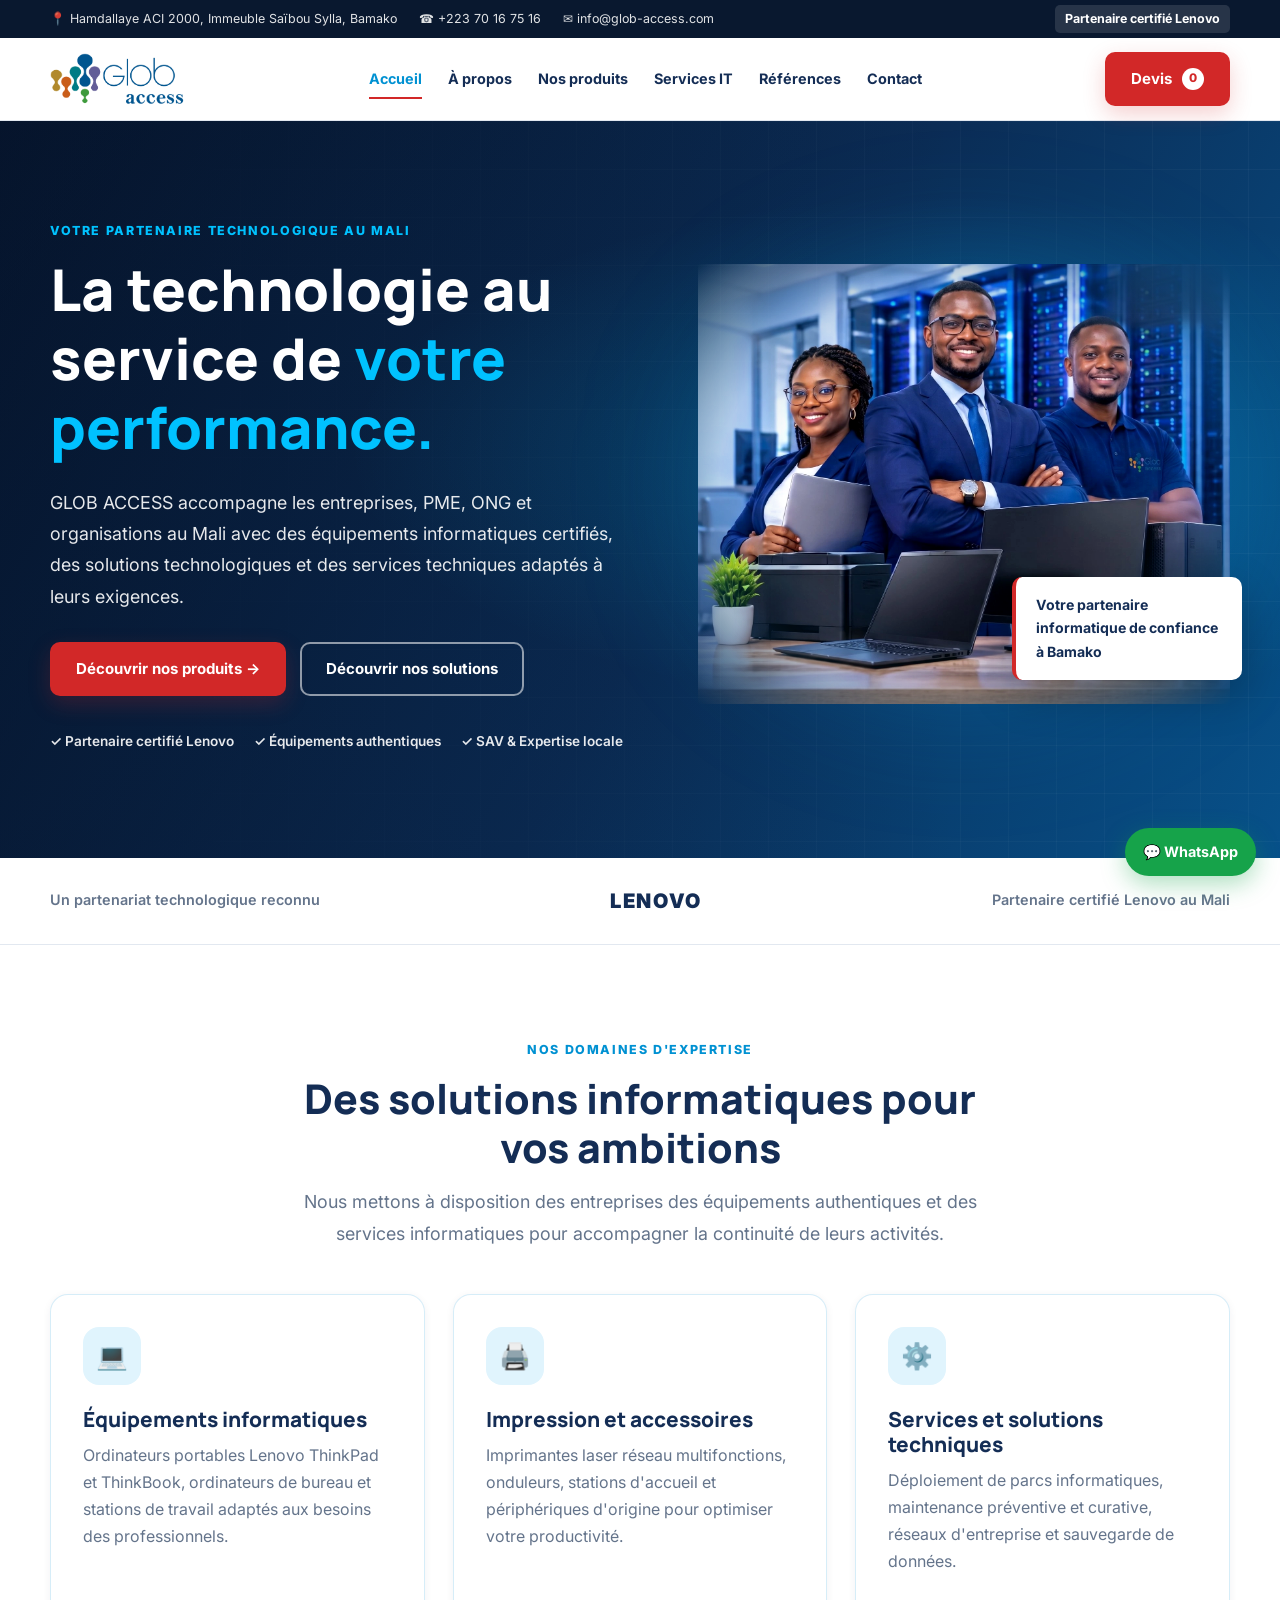
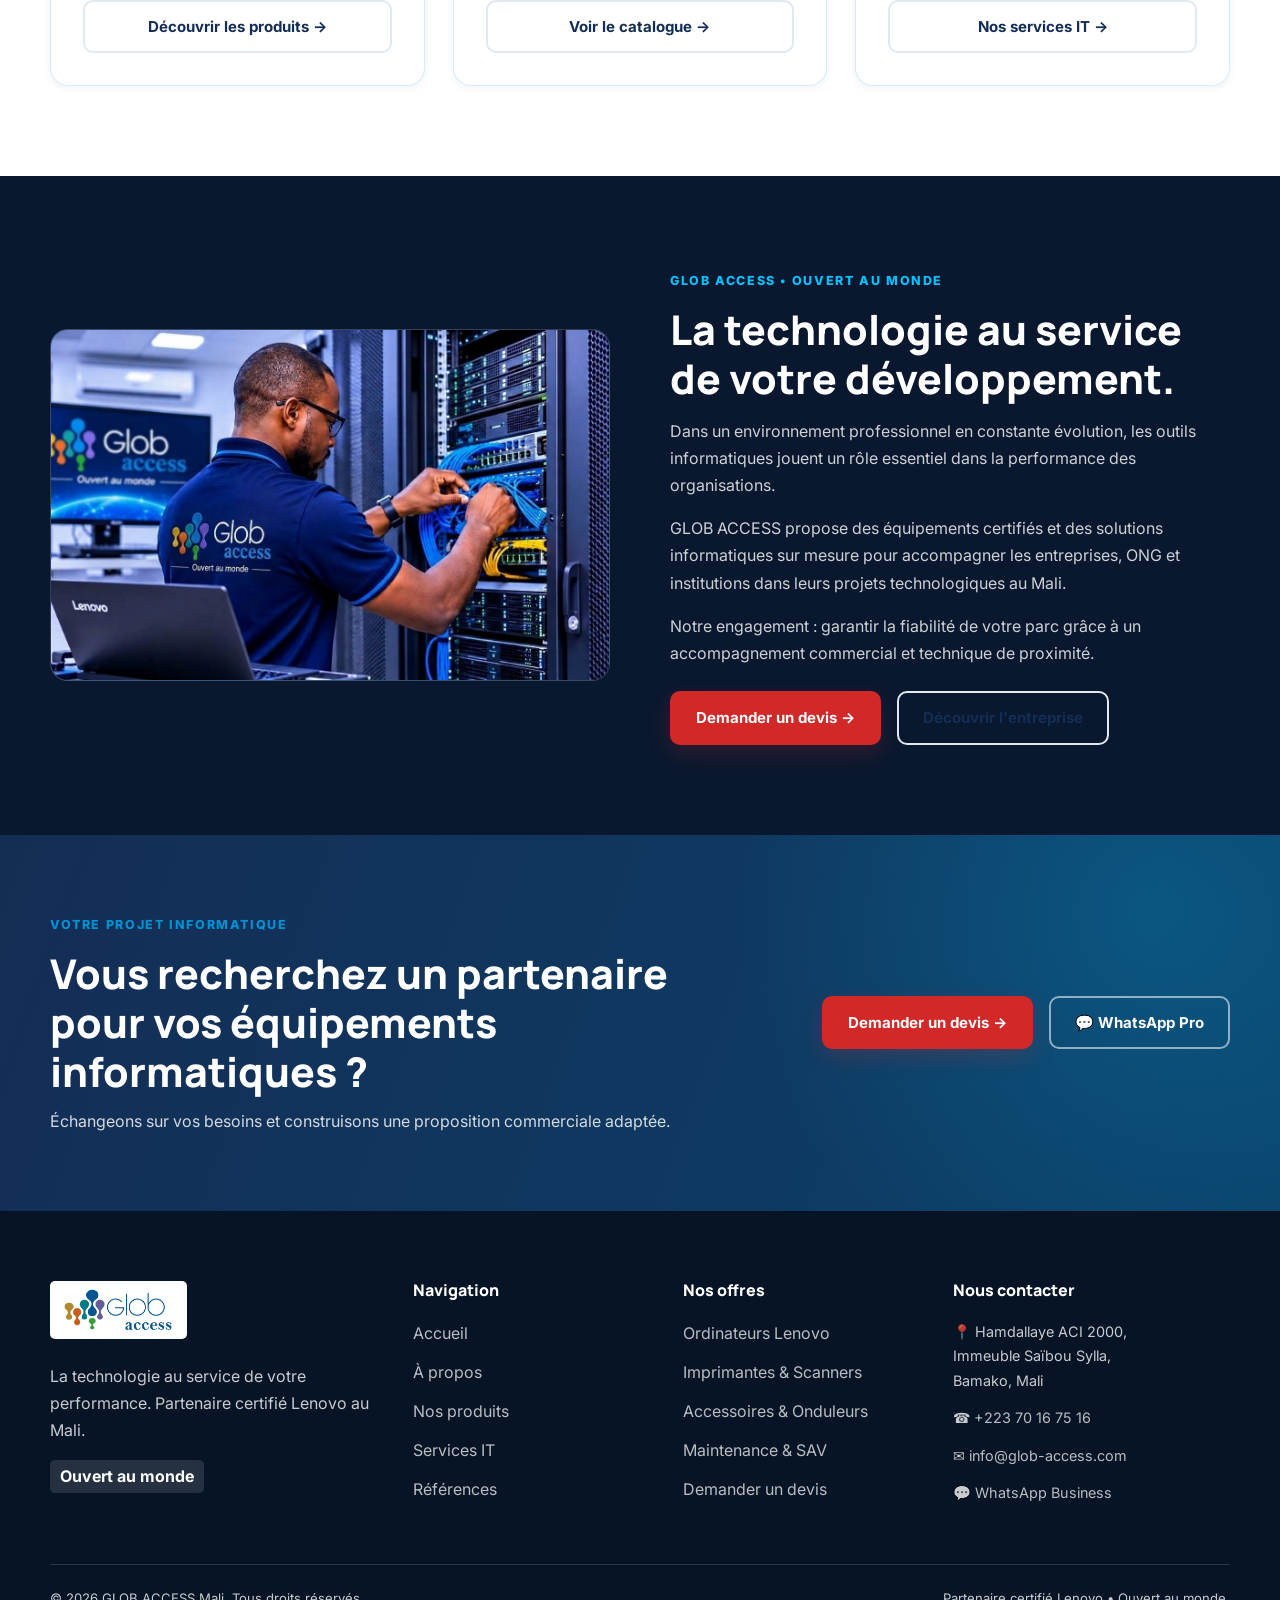
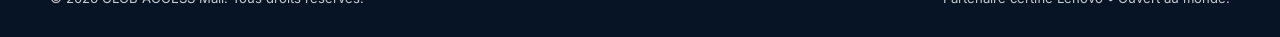
==== index.html @ 5b17459f "Deploiement initial site B2B Glob Access" ====
<!DOCTYPE html>
<html lang="fr">
<head>
  <meta charset="UTF-8">
  <meta name="viewport" content="width=device-width, initial-scale=1.0">

  <title>GLOB ACCESS | Partenaire Lenovo & Solutions Informatiques à Bamako, Mali</title>
  <meta name="description" content="GLOB ACCESS accompagne les entreprises, PME et ONG au Mali avec des équipements informatiques certifiés Lenovo, ordinateurs, imprimantes et maintenance technique à Bamako.">
  <meta name="keywords" content="GLOB ACCESS, informatique Mali, Lenovo Mali, ThinkPad Bamako, ordinateurs professionnels, imprimantes, maintenance informatique, Hamdallaye ACI 2000">
  <meta name="author" content="GLOB ACCESS">
  <meta name="theme-color" content="#142D55">

  <!-- Icône du site -->
  <link rel="icon" href="assets/images/logo/favicon.png" type="image/png">

  <!-- Polices Google -->
  <link rel="preconnect" href="https://fonts.googleapis.com">
  <link rel="preconnect" href="https://fonts.gstatic.com" crossorigin>
  <link href="https://fonts.googleapis.com/css2?family=Inter:wght@400;500;600;700;800&family=Manrope:wght@500;600;700;800&display=swap" rel="stylesheet">

  <!-- Fichiers CSS -->
  <link rel="stylesheet" href="css/reset.css">
  <link rel="stylesheet" href="css/variables.css">
  <link rel="stylesheet" href="css/style.css">
  <link rel="stylesheet" href="css/components.css">

  <!-- Données structurées SEO Local (Google Bamako / Mali) -->
  <script type="application/ld+json">
  {
    "@context": "https://schema.org",
    "@type": "ComputerStore",
    "name": "GLOB ACCESS",
    "description": "Partenaire certifié Lenovo et intégrateur de solutions informatiques B2B à Bamako, Mali.",
    "telephone": "+22370167516",
    "email": "info@glob-access.com",
    "address": {
      "@type": "PostalAddress",
      "streetAddress": "Hamdallaye ACI 2000, Immeuble Saïbou Sylla",
      "addressLocality": "Bamako",
      "addressCountry": "ML"
    }
  }
  </script>
</head>

<body>

  <!-- =====================================================
       BARRE SUPÉRIEURE
  ====================================================== -->
  <div class="top-bar">
    <div class="container top-bar-inner">
      <div class="top-bar-contacts">
        <span>📍 Hamdallaye ACI 2000, Immeuble Saïbou Sylla, Bamako</span>
        <a href="tel:+22370167516">☎ +223 70 16 75 16</a>
        <a href="mailto:info@glob-access.com">✉ info@glob-access.com</a>
      </div>
      <div class="partner-tag">
        Partenaire certifié Lenovo
      </div>
    </div>
  </div>

  <!-- =====================================================
       EN-TÊTE ET NAVIGATION
  ====================================================== -->
  <header class="site-header">
    <div class="container header-inner">

      <!-- Logo Officiel avec repli automatique sur le texte -->
      <a href="index.html" class="logo-link" aria-label="Accueil GLOB ACCESS">
        <img
          src="assets/images/logo/logo-glob-access.png"
          alt="Logo GLOB ACCESS - Ouvert au monde"
          style="height: 52px; width: auto;"
          onerror="this.style.display='none'; document.getElementById('header-logo-fallback').style.display='flex';"
        >
        <div class="logo-text" id="header-logo-fallback" style="display: none;">
          <span class="logo-name">GLOB <span style="color: var(--color-accent);">ACCESS</span></span>
          <span class="logo-tagline">OUVERT AU MONDE</span>
        </div>
      </a>

      <!-- Navigation reliée aux 7 pages du site -->
      <nav class="main-nav" id="main-navigation" aria-label="Navigation principale">
        <ul>
          <li><a href="index.html" class="active">Accueil</a></li>
          <li><a href="a-propos.html">À propos</a></li>
          <li><a href="produits.html">Nos produits</a></li>
          <li><a href="services.html">Services IT</a></li>
          <li><a href="references.html">Références</a></li>
          <li><a href="contact.html">Contact</a></li>
        </ul>
      </nav>

      <div class="header-actions">
        <a href="devis.html" class="btn btn-primary">
          Devis <span class="quote-badge-count" id="header-quote-count">0</span>
        </a>

        <button
          class="mobile-menu-toggle"
          id="mobile-menu-btn"
          type="button"
          aria-label="Ouvrir le menu"
          aria-expanded="false"
          aria-controls="main-navigation"
        >
          <span></span>
          <span></span>
          <span></span>
        </button>
      </div>

    </div>
  </header>

  <!-- =====================================================
       CONTENU PRINCIPAL
  ====================================================== -->
  <main>

    <!-- SECTION HERO -->
    <section class="hero">
      <div class="container hero-content">

        <div class="hero-text">
          <span class="eyebrow">
            Votre partenaire technologique au Mali
          </span>

          <h1>
            La technologie au service de
            <span>votre performance.</span>
          </h1>

          <p class="lead">
            GLOB ACCESS accompagne les entreprises, PME, ONG et organisations au Mali
            avec des équipements informatiques certifiés, des solutions technologiques
            et des services techniques adaptés à leurs exigences.
          </p>

          <div class="hero-actions">
            <a href="produits.html" class="btn btn-primary">
              Découvrir nos produits →
            </a>
            <a href="services.html" class="btn btn-outline-light">
              Découvrir nos solutions
            </a>
          </div>

          <div class="hero-trust">
            <span>✓ Partenaire certifié Lenovo</span>
            <span>✓ Équipements authentiques</span>
            <span>✓ SAV & Expertise locale</span>
          </div>
        </div>

        <div class="hero-visual">
          <div class="hero-image-frame">
            <img
              src="assets/images/hero-technology.webp"
              alt="Solutions et équipements informatiques GLOB ACCESS"
              onerror="this.style.display='none'; this.nextElementSibling.style.display='flex';"
            >
            <div class="hero-image-placeholder" style="display: none;">
              <div>
                <h3 style="color: white;">GLOB ACCESS</h3>
                <p>La technologie au service de votre performance.</p>
              </div>
            </div>
          </div>

          <div class="floating-card">
            Votre partenaire informatique de confiance à Bamako
          </div>
        </div>

      </div>
    </section>

    <!-- PARTENARIAT LENOVO -->
    <section class="partner-section">
      <div class="container partner-inner">
        <div>
          <p>Un partenariat technologique reconnu</p>
        </div>
        <div class="partner-logo">
          LENOVO
        </div>
        <div>
          <p>Partenaire certifié Lenovo au Mali</p>
        </div>
      </div>
    </section>

    <!-- NOS EXPERTISES -->
    <section class="section" id="expertises">
      <div class="container">

        <div class="section-header centered">
          <span class="eyebrow">Nos domaines d'expertise</span>
          <h2>Des solutions informatiques pour vos ambitions</h2>
          <p class="lead">
            Nous mettons à disposition des entreprises des équipements authentiques
            et des services informatiques pour accompagner la continuité de leurs activités.
          </p>
        </div>

        <div class="grid-3">

          <article class="expertise-card">
            <div class="expertise-icon">💻</div>
            <h3>Équipements informatiques</h3>
            <p>
              Ordinateurs portables Lenovo ThinkPad et ThinkBook, ordinateurs de bureau
              et stations de travail adaptés aux besoins des professionnels.
            </p>
            <a href="produits.html" class="btn btn-outline">
              Découvrir les produits →
            </a>
          </article>

          <article class="expertise-card">
            <div class="expertise-icon">🖨️</div>
            <h3>Impression et accessoires</h3>
            <p>
              Imprimantes laser réseau multifonctions, onduleurs, stations d'accueil
              et périphériques d'origine pour optimiser votre productivité.
            </p>
            <a href="produits.html" class="btn btn-outline">
              Voir le catalogue →
            </a>
          </article>

          <article class="expertise-card">
            <div class="expertise-icon">⚙️</div>
            <h3>Services et solutions techniques</h3>
            <p>
              Déploiement de parcs informatiques, maintenance préventive et curative,
              réseaux d'entreprise et sauvegarde de données.
            </p>
            <a href="services.html" class="btn btn-outline">
              Nos services IT →
            </a>
          </article>

        </div>

      </div>
    </section>

    <!-- SECTION TECHNOLOGIE -->
    <section class="section technology-section" id="entreprise">
      <div class="container technology-grid">

        <div class="technology-visual">
          <img
            src="assets/images/it-infrastructure.webp"
            alt="Infrastructure et environnement informatique professionnel GLOB ACCESS"
            loading="lazy"
            onerror="this.style.display='none'; this.nextElementSibling.style.display='flex';"
          >
          <div class="hero-image-placeholder" style="display: none; min-height: 280px; border-radius: var(--radius-md); background: var(--color-primary); color: white; align-items: center; justify-content: center; padding: 2rem; text-align: center;">
            <div>
              <h3 style="color: white;">Département Technique</h3>
              <p>Déploiement, réseaux et maintenance sur site à Bamako.</p>
            </div>
          </div>
        </div>

        <div class="technology-text">
          <span class="eyebrow">GLOB ACCESS • OUVERT AU MONDE</span>
          <h2>
            La technologie au service de votre développement.
          </h2>
          <p>
            Dans un environnement professionnel en constante évolution,
            les outils informatiques jouent un rôle essentiel dans
            la performance des organisations.
          </p>
          <p>
            GLOB ACCESS propose des équipements certifiés et des solutions
            informatiques sur mesure pour accompagner les entreprises, ONG et institutions
            dans leurs projets technologiques au Mali.
          </p>
          <p>
            Notre engagement : garantir la fiabilité de votre parc grâce
            à un accompagnement commercial et technique de proximité.
          </p>
          <div style="display: flex; gap: 1rem; flex-wrap: wrap; margin-top: 1.5rem;">
            <a href="devis.html" class="btn btn-primary">
              Demander un devis →
            </a>
            <a href="a-propos.html" class="btn btn-outline">
              Découvrir l'entreprise
            </a>
          </div>
        </div>

      </div>
    </section>

    <!-- SECTION APPEL À L'ACTION -->
    <section class="cta-section">
      <div class="container cta-content">
        <div>
          <span class="eyebrow">Votre projet informatique</span>
          <h2>
            Vous recherchez un partenaire pour vos équipements informatiques ?
          </h2>
          <p>
            Échangeons sur vos besoins et construisons une proposition commerciale adaptée.
          </p>
        </div>

        <div style="display: flex; gap: 1rem; flex-wrap: wrap;">
          <a href="devis.html" class="btn btn-primary">
            Demander un devis →
          </a>
          <a
            href="https://wa.me/22370167516?text=Bonjour%20GLOB%20ACCESS%2C%20je%20souhaite%20obtenir%20des%20informations%20sur%20vos%20solutions%20informatiques."
            class="btn btn-outline-light"
            target="_blank"
            rel="noopener noreferrer"
          >
            💬 WhatsApp Pro
          </a>
        </div>
      </div>
    </section>

  </main>

  <!-- =====================================================
       PIED DE PAGE
  ====================================================== -->
  <footer class="site-footer" id="contact">
    <div class="container">

      <div class="footer-grid">

        <!-- Présentation + Logo officiel sur fond blanc propre -->
        <div>
          <a href="index.html" style="display: inline-block; background-color: #FFFFFF; padding: 8px 14px; border-radius: var(--radius-sm); margin-bottom: 1rem;" aria-label="Accueil GLOB ACCESS">
            <img
              src="assets/images/logo/logo-glob-access.png"
              alt="Logo GLOB ACCESS - Ouvert au monde"
              style="height: 42px; width: auto;"
              onerror="this.style.display='none'; this.parentElement.style.backgroundColor='transparent'; this.parentElement.style.padding='0'; this.nextElementSibling.style.display='inline-block';"
            >
            <span class="footer-logo" style="display: none; color: #FFFFFF; font-weight: 800;">GLOB ACCESS</span>
          </a>

          <p>
            La technologie au service de votre performance.
            Partenaire certifié Lenovo au Mali.
          </p>
          <span class="partner-tag">Ouvert au monde</span>
        </div>

        <!-- Navigation -->
        <div>
          <h3 class="footer-title">Navigation</h3>
          <ul class="footer-links">
            <li><a href="index.html">Accueil</a></li>
            <li><a href="a-propos.html">À propos</a></li>
            <li><a href="produits.html">Nos produits</a></li>
            <li><a href="services.html">Services IT</a></li>
            <li><a href="references.html">Références</a></li>
          </ul>
        </div>

        <!-- Nos offres -->
        <div>
          <h3 class="footer-title">Nos offres</h3>
          <ul class="footer-links">
            <li><a href="produits.html">Ordinateurs Lenovo</a></li>
            <li><a href="produits.html">Imprimantes & Scanners</a></li>
            <li><a href="produits.html">Accessoires & Onduleurs</a></li>
            <li><a href="services.html">Maintenance & SAV</a></li>
            <li><a href="devis.html">Demander un devis</a></li>
          </ul>
        </div>

        <!-- Coordonnées -->
        <div>
          <h3 class="footer-title">Nous contacter</h3>
          <div class="footer-contact-item">
            📍 Hamdallaye ACI 2000,<br>
            Immeuble Saïbou Sylla,<br>
            Bamako, Mali
          </div>
          <div class="footer-contact-item">
            ☎ <a href="tel:+22370167516">+223 70 16 75 16</a>
          </div>
          <div class="footer-contact-item">
            ✉ <a href="mailto:info@glob-access.com">info@glob-access.com</a>
          </div>
          <div class="footer-contact-item">
            💬 <a href="https://wa.me/22370167516" target="_blank" rel="noopener noreferrer">WhatsApp Business</a>
          </div>
        </div>

      </div>

      <!-- Copyright -->
      <div class="footer-bottom">
        <p>© 2026 GLOB ACCESS Mali. Tous droits réservés.</p>
        <p>Partenaire certifié Lenovo • Ouvert au monde.</p>
      </div>

    </div>
  </footer>

  <!-- =====================================================
       BOUTON WHATSAPP FLOTTANT
  ====================================================== -->
  <a
    href="https://wa.me/22370167516?text=Bonjour%20GLOB%20ACCESS%2C%20je%20souhaite%20obtenir%20des%20informations."
    class="whatsapp-float"
    target="_blank"
    rel="noopener noreferrer"
    aria-label="Contacter GLOB ACCESS sur WhatsApp"
  >
    💬 WhatsApp
---- css/variables.css ----
/* ==========================================================
   GLOB ACCESS
   VARIABLES CSS - IDENTITÉ VISUELLE OFFICIELLE
   Fichier : css/variables.css
   ========================================================== */

:root {

  /* 1. COULEURS PRINCIPALES */
  --color-primary: #142D55;
  --color-primary-dark: #09182F;
  --color-primary-light: #234879;

  /* 2. COULEURS TECHNOLOGIQUES */
  --color-secondary: #3B82F6;
  --color-tech: #00B8D9;
  --color-tech-light: #67E8F9;

  /* 3. ROUGE CORPORATE */
  --color-accent: #D22828;
  --color-accent-hover: #B01E1E;

  /* 4. COULEURS DES FONDS */
  --color-bg-main: #FFFFFF;
  --color-bg-alt: #F4F7FB;
  --color-bg-dark: #09182F;
  --color-bg-card: #FFFFFF;

  /* 5. COULEURS DES TEXTES */
  --color-text-main: #1E293B;
  --color-text-muted: #64748B;
  --color-text-inverse: #FFFFFF;

  /* 6. COULEURS DE STATUT B2B (Indispensables pour components.css) */
  --color-status-ok: #15803D;
  --color-status-ok-bg: #DCFCE7;
  --color-status-quote: #1D4ED8;
  --color-status-quote-bg: #DBEAFE;

  /* 7. BORDURES ET OMBRES */
  --color-border: #E2E8F0;
  --shadow-sm: 0 2px 8px rgba(15, 35, 65, 0.06);
  --shadow-md: 0 10px 30px rgba(15, 35, 65, 0.10);
  --shadow-lg: 0 20px 50px rgba(15, 35, 65, 0.16);

  /* 8. TYPOGRAPHIE */
  --font-heading: 'Plus Jakarta Sans', 'Manrope', Arial, sans-serif;
  --font-body: 'Inter', Arial, sans-serif;

  /* 9. TAILLES DES TEXTES */
  --text-xs: 0.75rem;
  --text-sm: 0.875rem;
  --text-base: 1rem;
  --text-lg: 1.125rem;
  --text-xl: 1.25rem;
  --text-2xl: clamp(1.5rem, 2.5vw, 2rem);
  --text-3xl: clamp(2rem, 4vw, 3.5rem);
  --text-hero: clamp(2.5rem, 5vw, 4.5rem);

  /* 10. ESPACEMENTS */
  --container-max: 1240px;
  --container-padding: 24px;
  --section-space: clamp(60px, 8vw, 100px);

  /* 11. ARRONDIS */
  --radius-sm: 5px;
  --radius-md: 10px;
  --radius-lg: 18px;
  --radius-xl: 28px;
  --radius-full: 999px;

  /* 12. TRANSITIONS */
  --transition-fast: 0.2s ease;
  --transition-base: 0.3s ease;
  --transition-slow: 0.5s ease;

  /* 13. LARGEURS RESPONSIVES */
  --breakpoint-mobile: 576px;
  --breakpoint-tablet: 820px;
  --breakpoint-desktop: 1200px;

}
---- css/style.css ----
/* =========================================================
   GLOB ACCESS — STYLE PRINCIPAL UNIFIÉ
   Fichier : css/style.css
   ========================================================= */

/* 0. COMPATIBILITÉ DES VARIABLES (Garantit que toutes les pages fonctionnent)
   --------------------------------------------------------- */
:root {
  --color-navy: var(--color-primary, #142D55);
  --color-navy-dark: var(--color-primary-dark, #07172f);
  --color-red: var(--color-accent, #D22828);
  --color-tech-blue: #0091D2;
  --color-tech-blue-dark: #006FA3;
  --color-tech-blue-light: #E0F4FD;
  --color-tech-cyan: #00C2FF;
  --color-white: var(--color-bg-main, #FFFFFF);
  --color-light: var(--color-bg-alt, #F8FAFC);
  --color-text: var(--color-text-main, #1E293B);
  --color-text-light: var(--color-text-muted, #64748B);
}

/* 1. BASE GÉNÉRALE
   --------------------------------------------------------- */
html {
  scroll-behavior: smooth;
  scroll-padding-top: 100px;
}

body {
  font-family: var(--font-body);
  color: var(--color-text);
  background: var(--color-white);
  line-height: 1.7;
  overflow-x: hidden;
}

img {
  display: block;
  max-width: 100%;
}

a {
  color: inherit;
  text-decoration: none;
}

button {
  font: inherit;
}

.container {
  width: min(1180px, calc(100% - 48px));
  margin-inline: auto;
}

.section {
  padding: 90px 0;
}

.section-alt {
  background: var(--color-light);
}

.section-header {
  max-width: 720px;
  margin-bottom: 45px;
}

.section-header.centered {
  margin-inline: auto;
  text-align: center;
}

.eyebrow {
  display: inline-block;
  margin-bottom: 14px;
  color: var(--color-tech-blue);
  font-size: 0.78rem;
  font-weight: 800;
  letter-spacing: 0.13em;
  text-transform: uppercase;
}

h1,
h2,
h3,
h4 {
  color: var(--color-navy);
  font-family: var(--font-heading);
  font-weight: 800;
  line-height: 1.2;
}

h1 {
  font-size: clamp(2.3rem, 4.5vw, 4.1rem);
}

h2 {
  font-size: clamp(1.85rem, 3.2vw, 2.75rem);
  margin-bottom: 14px;
}

h3 {
  font-size: 1.3rem;
  margin-bottom: 10px;
}

h4 {
  font-size: 1.05rem;
}

p {
  margin-bottom: 16px;
}

.lead {
  color: var(--color-text-light);
  font-size: 1.12rem;
  line-height: 1.75;
}

/* 2. BOUTONS & BADGE COMPTEUR DEVIS
   --------------------------------------------------------- */
.btn {
  display: inline-flex;
  align-items: center;
  justify-content: center;
  gap: 10px;
  min-height: 48px;
  padding: 12px 24px;
  border: 2px solid transparent;
  border-radius: var(--radius-md);
  font-size: 0.94rem;
  font-weight: 700;
  cursor: pointer;
  transition: transform 0.25s ease, background 0.25s ease,
              border-color 0.25s ease, box-shadow 0.25s ease;
}

.btn:hover {
  transform: translateY(-2px);
}

.btn-primary {
  color: var(--color-white);
  background: var(--color-red);
  box-shadow: 0 8px 22px rgba(210, 40, 40, 0.22);
}

.btn-primary:hover {
  background: #b91f1f;
  box-shadow: 0 12px 28px rgba(210, 40, 40, 0.3);
}

.btn-secondary {
  color: var(--color-white);
  background: var(--color-navy);
}

.btn-secondary:hover {
  background: var(--color-tech-blue-dark);
}

.btn-outline {
  color: var(--color-navy);
  border-color: var(--color-border);
  background: transparent;
}

.btn-outline:hover {
  color: var(--color-tech-blue);
  border-color: var(--color-tech-blue);
}

.btn-outline-light {
  color: var(--color-white);
  border-color: rgba(255, 255, 255, 0.55);
  background: transparent;
}

.btn-outline-light:hover {
  color: var(--color-navy);
  background: var(--color-white);
}

.quote-badge-count {
  display: inline-flex;
  align-items: center;
  justify-content: center;
  min-width: 22px;
  height: 22px;
  padding-inline: 6px;
  border-radius: 999px;
  background: var(--color-white);
  color: var(--color-red);
  font-size: 0.75rem;
  font-weight: 800;
  line-height: 1;
}

/* 3. BARRE SUPÉRIEURE
   --------------------------------------------------------- */
.top-bar {
  color: rgba(255, 255, 255, 0.88);
  background: var(--color-navy-dark);
  font-size: 0.78rem;
}

.top-bar-inner {
  display: flex;
  align-items: center;
  justify-content: space-between;
  gap: 20px;
  min-height: 38px;
}

.top-bar-contacts {
  display: flex;
  align-items: center;
  flex-wrap: wrap;
  gap: 22px;
}

.top-bar a:hover {
  color: var(--color-tech-cyan);
}

.partner-tag {
  display: inline-flex;
  align-items: center;
  gap: 7px;
  padding: 3px 10px;
  border-radius: var(--radius-sm);
  background: rgba(255, 255, 255, 0.12);
  color: var(--color-white);
  font-weight: 700;
}

/* 4. EN-TÊTE ET NAVIGATION (Compatible <ul> et liens directs)
   --------------------------------------------------------- */
.site-header {
  position: sticky;
  top: 0;
  z-index: 1000;
  background: rgba(255, 255, 255, 0.97);
  border-bottom: 1px solid var(--color-border);
  backdrop-filter: blur(14px);
}

.header-inner {
  display: flex;
  align-items: center;
  justify-content: space-between;
  min-height: 82px;
  gap: 24px;
}

.logo-link {
  display: inline-flex;
  align-items: center;
  gap: 12px;
  flex-shrink: 0;
}

.logo-text {
  display: flex;
  flex-direction: column;
  line-height: 1.15;
}

.logo-name {
  color: var(--color-navy);
  font-size: 1.45rem;
  font-weight: 900;
  letter-spacing: -0.04em;
}

.logo-tagline {
  margin-top: 4px;
  color: var(--color-text-light);
  font-size: 0.67rem;
  font-weight: 600;
  letter-spacing: 0.08em;
}

.main-nav,
.main-nav ul {
  display: flex;
  align-items: center;
  gap: 26px;
}

.main-nav a {
  position: relative;
  display: inline-block;
  padding: 10px 0;
  color: var(--color-navy);
  font-size: 0.9rem;
  font-weight: 700;
  transition: color 0.2s ease;
}

.main-nav a::after {
  position: absolute;
  right: 0;
  bottom: 2px;
  left: 0;
  height: 2.5px;
  background: var(--color-red);
  content: "";
  transform: scaleX(0);
  transform-origin: left;
  transition: transform 0.25s ease;
}

.main-nav a:hover,
.main-nav a.active {
  color: var(--color-tech-blue);
}

.main-nav a:hover::after,
.main-nav a.active::after {
  transform: scaleX(1);
}

.header-actions {
  display: flex;
  align-items: center;
  gap: 12px;
}

.mobile-menu-toggle {
  display: none;
  width: 44px;
  height: 44px;
  flex-direction: column;
  align-items: center;
  justify-content: center;
  gap: 5px;
  border: 1px solid var(--color-border);
  border-radius: var(--radius-sm);
  color: var(--color-navy);
  background: var(--color-white);
  font-size: 1.4rem;
  cursor: pointer;
}

.mobile-menu-toggle span {
  display: block;
  width: 22px;
  height: 2px;
  background-color: var(--color-navy);
}

/* 5. HERO — ACCUEIL & FOND MATRIX
   --------------------------------------------------------- */
.hero {
  position: relative;
  isolation: isolate;
  overflow: hidden;
  padding: 95px 0 105px;
  color: var(--color-white);
  background: linear-gradient(120deg, #06152d 0%, #0b2c55 55%, #07518a 100%);
}

.matrix-canvas {
  position: absolute;
  z-index: 0;
  inset: 0;
  width: 100%;
  height: 100%;
  opacity: 0.48;
  pointer-events: none;
}

.hero::before {
  position: absolute;
  z-index: 0;
  inset: 0;
  background-image:
    linear-gradient(rgba(255, 255, 255, 0.035) 1px, transparent 1px),
    linear-gradient(90deg, rgba(255, 255, 255, 0.035) 1px, transparent 1px);
  background-size: 48px 48px;
  content: "";
  mask-image: linear-gradient(to right, transparent, black);
}

.hero::after {
  content: "";
  position: absolute;
  z-index: 0;
  inset: 0;
  pointer-events: none;
  background:
    radial-gradient(ellipse at 75% 45%, rgba(0, 194, 255, 0.22), transparent 45%),
    linear-gradient(90deg, rgba(5, 19, 42, 0.35), transparent 75%);
}

.hero-content {
  position: relative;
  z-index: 1;
  display: grid;
  grid-template-columns: 1.05fr 0.95fr;
  align-items: center;
  gap: 60px;
}

.hero-text {
  max-width: 650px;
}

.hero .eyebrow {
  color: var(--color-tech-cyan);
}

.hero h1 {
  margin-bottom: 24px;
  color: var(--color-white);
}

.hero h1 span {
  color: var(--color-tech-cyan);
}

.hero .lead {
  max-width: 580px;
  margin-bottom: 30px;
  color: rgba(255, 255, 255, 0.9);
}

.hero-actions {
  display: flex;
  flex-wrap: wrap;
  gap: 14px;
  margin-bottom: 34px;
}

.hero-trust {
  display: flex;
  flex-wrap: wrap;
  gap: 20px;
  color: rgba(255, 255, 255, 0.9);
  font-size: 0.85rem;
  font-weight: 600;
}

.hero-visual {
  position: relative;
  isolation: isolate;
  min-width: 0;
}

.hero-visual::before {
  content: "";
  position: absolute;
  z-index: -1;
  inset: 5%;
  border-radius: 50%;
  background: rgba(0, 174, 239, 0.28);
  filter: blur(75px);
}

.hero-image-frame {
  position: relative;
  overflow: visible;
  min-height: 420px;
}

.hero-image-frame img {
  width: 100%;
  height: 440px;
  object-fit: cover;
  -webkit-mask-image: radial-gradient(ellipse at center, #000 48%, rgba(0, 0, 0, 0.85) 65%, transparent 100%);
  mask-image: radial-gradient(ellipse at center, #000 48%, rgba(0, 0, 0, 0.85) 65%, transparent 100%);
  filter: saturate(0.95) contrast(1.05);
}

.hero-image-placeholder {
  display: none;
  min-height: 360px;
  align-items: center;
  justify-content: center;
  padding: 35px;
  border-radius: var(--radius-lg);
  color: rgba(255, 255, 255, 0.9);
  text-align: center;
  background:
    radial-gradient(circle at center, rgba(0, 194, 255, 0.2), transparent 55%),
    linear-gradient(145deg, #1c4770, #08182d);
}

.floating-card {
  position: absolute;
  right: -12px;
  bottom: 24px;
  max-width: 230px;
  padding: 16px 20px;
  border-left: 4px solid var(--color-red);
  border-radius: var(--radius-md);
  color: var(--color-navy);
  background: var(--color-white);
  box-shadow: 0 15px 40px rgba(0, 0, 0, 0.25);
  font-size: 0.88rem;
  font-weight: 700;
}

/* 6. PARTENAIRES
   --------------------------------------------------------- */
.partner-section {
  padding: 26px 0;
  border-bottom: 1px solid var(--color-border);
  background: var(--color-white);
}

.partner-inner {
  display: flex;
  align-items: center;
  justify-content: space-between;
  flex-wrap: wrap;
  gap: 24px;
}

.partner-logo {
  color: var(--color-navy);
  font-size: 1.25rem;
  font-weight: 900;
  letter-spacing: 0.08em;
}

.partner-inner p {
  margin: 0;
  color: var(--color-text-light);
  font-size: 0.9rem;
  font-weight: 600;
}

/* 7. GRILLES ET CARTES D'EXPERTISE
   --------------------------------------------------------- */
.grid-2,
.grid-3 {
  display: grid;
  gap: 28px;
}

.grid-2 {
  grid-template-columns: repeat(2, minmax(0, 1fr));
}

.grid-3 {
  grid-template-columns: repeat(3, minmax(0, 1fr));
}

.expertise-card {
  position: relative;
  overflow: hidden;
  display: flex;
  flex-direction: column;
  height: 100%;
  padding: 32px;
  border: 1px solid rgba(0, 145, 210, 0.16);
  border-radius: var(--radius-lg);
  background: var(--color-white);
  box-shadow: var(--shadow-sm);
  transition: transform 0.35s ease, box-shadow 0.35s ease, border-color 0.35s ease;
}

.expertise-card::before {
  content: "";
  position: absolute;
  top: 0;
  left: -100%;
  width: 100%;
  height: 3px;
  background: linear-gradient(90deg, transparent, #00c2ff, #142d55, transparent);
  transition: left 0.55s ease;
}

.expertise-card:hover {
  transform: translateY(-8px);
  border-color: #00aef0;
  box-shadow: 0 20px 45px rgba(0, 145, 210, 0.15);
}

.expertise-card:hover::before {
  left: 100%;
}

.expertise-icon {
  display: flex;
  width: 58px;
  height: 58px;
  align-items: center;
  justify-content: center;
  margin-bottom: 22px;
  border-radius: 16px;
  color: var(--color-tech-blue);
  background: var(--color-tech-blue-light);
  font-size: 1.6rem;
  transition: transform 0.35s ease, box-shadow 0.35s ease;
}

.expertise-card:hover .expertise-icon {
  transform: scale(1.08);
  box-shadow: 0 0 25px rgba(0, 194, 255, 0.25);
}

.expertise-card p {
  margin-bottom: 24px;
  color: var(--color-text-light);
  flex-grow: 1;
}

/* 8. SECTION TECHNOLOGIE
   --------------------------------------------------------- */
.technology-section {
  overflow: hidden;
  color: var(--color-white);
  background: var(--color-navy-dark);
}

.technology-section h2,
.technology-section h3 {
  color: var(--color-white);
}

.technology-grid {
  display: grid;
  grid-template-columns: 1fr 1fr;
  align-items: center;
  gap: 60px;
}

.technology-visual {
  position: relative;
  overflow: hidden;
  min-height: 350px;
  border: 1px solid rgba(255, 255, 255, 0.16);
  border-radius: var(--radius-lg);
  background: linear-gradient(135deg, #173e67, #08172d);
}

.technology-visual img {
  width: 100%;
  height: 100%;
  min-height: 350px;
  object-fit: cover;
}

.technology-text .eyebrow {
  color: var(--color-tech-cyan);
}

.technology-text p {
  color: rgba(255, 255, 255, 0.8);
}

/* 9. APPEL À L'ACTION
   --------------------------------------------------------- */
.cta-section {
  padding: 75px 0;
  color: var(--color-white);
  background:
    radial-gradient(circle at 90% 20%, rgba(0, 194, 255, 0.18), transparent 35%),
    linear-gradient(110deg, #142d55, #0b426a);
}

.cta-content {
  display: flex;
  align-items: center;
  justify-content: space-between;
  gap: 35px;
}

.cta-content h2 {
  max-width: 700px;
  margin-bottom: 12px;
  color: var(--color-white);
}

.cta-content p {
  margin-bottom: 0;
  color: rgba(255, 255, 255, 0.82);
}

/* 10. PIED DE PAGE
   --------------------------------------------------------- */
.site-footer {
  padding: 70px 0 28px;
  color: rgba(255, 255, 255, 0.78);
  background: #071426;
}

.footer-grid {
  display: grid;
  grid-template-columns: 1.4fr 1fr 1fr 1.2fr;
  gap: 40px;
  padding-bottom: 45px;
}

.footer-logo {
  display: inline-block;
  margin-bottom: 18px;
  color: var(--color-white);
  font-size: 1.5rem;
  font-weight: 900;
}

.footer-title {
  margin-bottom: 20px;
  color: var(--color-white);
  font-size: 1rem;
}

.footer-links {
  display: flex;
  flex-direction: column;
  gap: 12px;
}

.footer-links a,
.footer-contact-item a {
  color: rgba(255, 255, 255, 0.72);
  transition: color 0.2s ease;
}

.footer-links a:hover,
.footer-contact-item a:hover {
  color: var(--color-tech-cyan);
}

.footer-contact-item {
  margin-bottom: 13px;
  font-size: 0.9rem;
}

.footer-bottom {
  display: flex;
  align-items: center;
  justify-content: space-between;
  gap: 20px;
  padding-top: 22px;
  border-top: 1px solid rgba(255, 255, 255, 0.14);
  font-size: 0.82rem;
}

.footer-bottom p {
  margin: 0;
}

/* 11. BOUTON WHATSAPP FLOTTANT
   --------------------------------------------------------- */
.whatsapp-float {
  position: fixed;
  z-index: 900;
  right: 24px;
  bottom: 24px;
  display: inline-flex;
  align-items: center;
  justify-content: center;
  gap: 8px;
  padding: 12px 18px;
  border-radius: 999px;
  color: var(--color-white);
  background: #16A34A;
  box-shadow: 0 8px 25px rgba(22, 163, 74, 0.35);
  font-size: 0.9rem;
  font-weight: 700;
  transition: transform 0.2s ease, background 0.2s ease;
}

.whatsapp-float:hover {
  transform: translateY(-3px);
  background: #15803D;
}

/* 12. APPARITION PROGRESSIVE DES SECTIONS (.reveal)
   --------------------------------------------------------- */
.reveal {
  opacity: 0;
  transform: translateY(30px);
  transition: opacity 0.75s ease, transform 0.75s ease;
}

.reveal.visible {
  opacity: 1;
  transform: translateY(0);
}

/* 13. RESPONSIVE — TABLETTES & MOBILES
   --------------------------------------------------------- */
@media (max-width: 1000px) {
  .main-nav,
  .main-nav ul {
    gap: 16px;
  }

  .hero-content {
    gap: 35px;
  }

  .footer-grid {
    grid-template-columns: repeat(2, 1fr);
  }

  .floating-card {
    right: 10px;
  }
}

@media (max-width: 820px) {
  .container {
    width: min(100% - 32px, 640px);
  }

  .section {
    padding: 65px 0;
  }

  .top-bar-inner {
    justify-content: center;
    padding: 8px 0;
  }

  .top-bar-contacts {
    justify-content: center;
    gap: 8px 16px;
  }

  .partner-tag {
    display: none;
  }

  .header-inner {
    min-height: 72px;
  }

  .mobile-menu-toggle {
    display: inline-flex;
  }

  .main-nav {
    position: absolute;
    top: 100%;
    right: 0;
    left: 0;
    display: none;
    flex-direction: column;
    align-items: stretch;
    padding: 12px 24px 20px;
    border-top: 1px solid var(--color-border);
    background: var(--color-white);
    box-shadow: var(--shadow-md);
  }

  .main-nav.open,
  .main-nav.is-open {
    display: flex;
  }

  .main-nav ul {
    flex-direction: column;
    align-items: stretch;
    gap: 0;
  }

  .main-nav a {
    display: block;
    padding: 13px 0;
    border-bottom: 1px solid var(--color-border);
  }

  .main-nav a::after {
    display: none;
  }

  .hero {
    padding: 70px 0 75px;
  }

  .hero-content,
  .technology-grid,
  .grid-2,
  .grid-3 {
    grid-template-columns: 1fr;
    gap: 32px;
  }

  .hero-image-frame {
    min-height: 290px;
  }

  .hero-image-frame img {
    height: 320px;
  }

  .floating-card {
    right: 12px;
    bottom: 12px;
    max-width: 200px;
    padding: 12px 15px;
  }

  .cta-content {
    align-items: flex-start;
    flex-direction: column;
  }

  .footer-grid {
    grid-template-columns: 1fr;
    gap: 28px;
  }

  .footer-bottom {
    align-items: flex-start;
    flex-direction: column;
  }
}

@media (prefers-reduced-motion: reduce) {
  .matrix-canvas {
    display: none;
  }
  .reveal {
    opacity: 1;
    transform: none;
    transition: none;
  }
}
---- css/components.css ----
/* =========================================================
   GLOB ACCESS — COMPOSANTS DU CATALOGUE, DEVIS & FORMULAIRES
   Design professionnel B2B
   Fichier : css/components.css
   ========================================================= */

/* 1. FILTRES DES CATÉGORIES
   --------------------------------------------------------- */
.catalogue-filters,
.filter-bar {
  display: flex;
  flex-wrap: wrap;
  gap: 10px;
  margin-bottom: 32px;
  padding-bottom: 20px;
  border-bottom: 1px solid var(--color-border);
}

.filter-btn {
  position: relative;
  padding: 11px 20px;
  border: 1px solid var(--color-border);
  border-radius: 30px;
  color: var(--color-navy);
  background: var(--color-white);
  font-size: 0.88rem;
  font-weight: 700;
  cursor: pointer;
  transition: all 0.3s ease;
}

.filter-btn:hover,
.filter-btn.active {
  border-color: var(--color-tech-blue);
  color: var(--color-white);
  background: var(--color-tech-blue);
  box-shadow: 0 5px 18px rgba(0, 145, 210, 0.18);
}

/* 2. GRILLE DES PRODUITS
   --------------------------------------------------------- */
.products-grid,
.grid-3:has(.product-card) {
  display: grid;
  grid-template-columns: repeat(3, minmax(0, 1fr));
  gap: 28px;
  align-items: stretch;
}

/* 3. CARTE PRODUIT
   --------------------------------------------------------- */
.product-card {
  position: relative;
  display: flex;
  overflow: hidden;
  flex-direction: column;
  min-width: 0;
  border: 1px solid rgba(20, 45, 85, 0.10);
  border-radius: 16px;
  background: var(--color-white);
  box-shadow: 0 5px 20px rgba(20, 45, 85, 0.06);
  transition:
    transform 0.35s ease,
    box-shadow 0.35s ease,
    border-color 0.35s ease;
}

.product-card::before {
  content: "";
  position: absolute;
  z-index: 2;
  top: 0;
  left: -100%;
  width: 100%;
  height: 3px;
  background: linear-gradient(
    90deg,
    transparent,
    #00c2ff,
    #ffffff,
    transparent
  );
  transition: left 0.6s ease;
}

.product-card:hover {
  transform: translateY(-8px);
  border-color: rgba(0, 174, 239, 0.55);
  box-shadow: 0 18px 40px rgba(20, 45, 85, 0.12);
}

.product-card:hover::before {
  left: 100%;
}

/* 4. IMAGE PRODUIT & BADGE MARQUE
   --------------------------------------------------------- */
.product-image,
.product-image-box {
  position: relative;
  display: flex;
  overflow: hidden;
  height: 230px;
  align-items: center;
  justify-content: center;
  padding: 24px;
  background:
    radial-gradient(
      circle at center,
      rgba(0, 174, 239, 0.09),
      transparent 70%
    ),
    #f4f7fb;
  border-bottom: 1px solid rgba(20, 45, 85, 0.06);
}

.product-image img,
.product-image-box img {
  width: 100%;
  height: 100%;
  max-height: 185px;
  object-fit: contain;
  transition: transform 0.45s ease;
}

.product-card:hover .product-image img,
.product-card:hover .product-image-box img {
  transform: scale(1.07);
}

.brand-badge {
  position: absolute;
  z-index: 2;
  top: 12px;
  left: 12px;
  padding: 4px 10px;
  border-radius: var(--radius-sm);
  background-color: var(--color-navy);
  color: var(--color-white);
  font-size: 0.72rem;
  font-weight: 800;
  letter-spacing: 0.05em;
  text-transform: uppercase;
}

.product-image-placeholder {
  color: var(--color-text-light);
  font-size: 0.9rem;
  text-align: center;
}

/* 5. INFORMATIONS & SPÉCIFICATIONS PRODUIT
   --------------------------------------------------------- */
.product-info,
.product-body {
  display: flex;
  flex: 1;
  flex-direction: column;
  padding: 23px;
}

.product-category,
.product-segment {
  display: inline-block;
  margin-bottom: 8px;
  color: var(--color-tech-blue);
  font-size: 0.73rem;
  font-weight: 800;
  letter-spacing: 0.09em;
  text-transform: uppercase;
}

.product-card h3,
.product-title {
  margin-bottom: 10px;
  color: var(--color-navy);
  font-size: 1.1rem;
  font-weight: 800;
  line-height: 1.4;
}

.product-description,
.product-desc {
  margin-bottom: 16px;
  color: var(--color-text-light);
  font-size: 0.9rem;
  line-height: 1.65;
}

.product-specs {
  display: flex;
  flex-direction: column;
  gap: 6px;
  margin-bottom: 20px;
  padding-left: 12px;
  border-left: 2px solid var(--color-border);
  color: var(--color-text);
  font-size: 0.8rem;
  line-height: 1.5;
}

/* 6. PIED DE CARTE & BOUTONS PRODUIT
   --------------------------------------------------------- */
.product-footer {
  display: flex;
  flex-direction: column;
  gap: 12px;
  margin-top: auto;
  padding-top: 16px;
  border-top: 1px solid var(--color-border);
}

.product-actions {
  display: flex;
  flex-wrap: wrap;
  gap: 10px;
  margin-top: auto;
}

.product-actions .btn,
.product-footer .btn {
  width: 100%;
  min-height: 46px;
  padding: 11px 16px;
  border-radius: 8px;
  font-size: 0.86rem;
  font-weight: 700;
}

/* 7. ÉTIQUETTES DE DISPONIBILITÉ B2B
   --------------------------------------------------------- */
.status-pill {
  display: inline-flex;
  align-items: center;
  gap: 7px;
  width: fit-content;
  padding: 5px 12px;
  border-radius: 30px;
  font-size: 0.74rem;
  font-weight: 750;
}

.status-available,
.status-ok {
  color: var(--color-status-ok, #15803D);
  background: var(--color-status-ok-bg, #DCFCE7);
}

.status-on-request,
.status-quote {
  color: var(--color-status-quote, #1D4ED8);
  background: var(--color-status-quote-bg, #DBEAFE);
}

.status-unavailable {
  color: #a33b3b;
  background: #fceaea;
}

/* 8. COMPTEUR DU DEVIS
   --------------------------------------------------------- */
.quote-count,
.quote-badge-count {
  display: inline-flex;
  min-width: 22px;
  height: 22px;
  align-items: center;
  justify-content: center;
  padding: 0 6px;
  border-radius: 50px;
  color: var(--color-white);
  background: var(--color-red);
  font-size: 0.74rem;
  font-weight: 800;
}

.btn-primary .quote-count,
.btn-primary .quote-badge-count {
  background: var(--color-white);
  color: var(--color-red);
}

/* 9. MISE EN PAGE DEVIS, CONTACT & BOÎTES INSTITUTIONNELLES
   --------------------------------------------------------- */
.quote-layout {
  display: grid;
  grid-template-columns: 1fr 1.2fr;
  gap: 32px;
  align-items: start;
}

.quote-box {
  background-color: var(--color-white);
  border: 1px solid var(--color-border);
  border-radius: var(--radius-md);
  padding: 28px;
  box-shadow: var(--shadow-sm);
}

.quote-list {
  display: flex;
  flex-direction: column;
  gap: 14px;
}

.quote-item {
  display: flex;
  align-items: center;
  justify-content: space-between;
  gap: 15px;
  padding: 16px 0;
  border-bottom: 1px solid var(--color-border);
}

.quote-item:last-child {
  border-bottom: none;
}

.quote-item-name {
  color: var(--color-navy);
  font-weight: 750;
}

.qty-controls {
  display: flex;
  align-items: center;
  gap: 8px;
}

.qty-btn {
  display: inline-flex;
  align-items: center;
  justify-content: center;
  width: 30px;
  height: 30px;
  border: 1px solid var(--color-border);
  border-radius: var(--radius-sm);
  background: var(--color-white);
  color: var(--color-navy);
  font-weight: 800;
  cursor: pointer;
  transition: background 0.2s ease, border-color 0.2s ease;
}

.qty-btn:hover {
  background: var(--color-light);
  border-color: var(--color-navy);
}

.quote-remove {
  border: 0;
  color: var(--color-red);
  background: transparent;
  font-size: 0.85rem;
  font-weight: 700;
  cursor: pointer;
}

.quote-remove:hover {
  text-decoration: underline;
}

.quote-empty {
  padding: 40px 20px;
  border: 1px dashed var(--color-border);
  border-radius: 12px;
  color: var(--color-text-light);
  text-align: center;
}

/* 10. FORMULAIRES B2B SÉCURISÉS & HUBSPOT
   --------------------------------------------------------- */
.form-grid {
  display: grid;
  grid-template-columns: 1fr 1fr;
  gap: 18px;
}

.form-group {
  display: flex;
  flex-direction: column;
  gap: 6px;
  margin-bottom: 18px;
}

.form-group label {
  font-family: var(--font-heading);
  font-size: 0.88rem;
  font-weight: 700;
  color: var(--color-navy);
}

.form-control {
  width: 100%;
  padding: 12px 14px;
  border: 1px solid var(--color-border);
  border-radius: var(--radius-sm);
  font-size: 0.95rem;
  color: var(--color-text);
  background-color: var(--color-white);
  transition: border-color 0.2s ease, box-shadow 0.2s ease;
}

.form-control:focus {
  outline: none;
  border-color: var(--color-tech-blue);
  box-shadow: 0 0 0 3px rgba(0, 145, 210, 0.14);
}

/* Champ anti-spam invisible (Honeypot) */
.hp-field {
  display: none !important;
  visibility: hidden !important;
  opacity: 0;
  height: 0;
  width: 0;
  overflow: hidden;
}

.form-feedback {
  display: none;
  margin-top: 16px;
  padding: 14px 16px;
  border-radius: var(--radius-sm);
  font-size: 0.9rem;
  line-height: 1.5;
}

.form-feedback.success {
  display: block;
  background-color: var(--color-status-ok-bg, #DCFCE7);
  color: var(--color-status-ok, #15803D);
  border: 1px solid var(--color-status-ok, #15803D);
}

.form-feedback.error {
  display: block;
  background-color: #FEE2E2;
  color: #B91C1C;
  border: 1px solid #B91C1C;
}

/* 11. NOTIFICATIONS (TOAST)
   --------------------------------------------------------- */
.toast,
.toast-notification {
  position: fixed;
  z-index: 2000;
  right: 24px;
  bottom: 95px;
  max-width: min(360px, calc(100% - 48px));
  padding: 15px 20px;
  border-left: 4px solid var(--color-red);
  border-radius: 10px;
  color: var(--color-white);
  background: var(--color-navy);
  box-shadow: var(--shadow-lg);
  font-size: 0.9rem;
  font-weight: 650;
  opacity: 0;
  pointer-events: none;
  transform: translateY(15px);
  transition:
    opacity 0.25s ease,
    transform 0.25s ease;
}

.toast.show,
.toast-notification.show {
  opacity: 1;
  transform: translateY(0);
}

.toast.success {
  background: #187746;
}

.toast.error {
  background: #b91f1f;
}

/* 12. ÉTAT VIDE ET CHARGEMENT
   --------------------------------------------------------- */
.catalogue-empty,
.catalogue-loading {
  grid-column: 1 / -1;
  padding: 45px 20px;
  color: var(--color-text-light);
  text-align: center;
}

/* 13. RESPONSIVE TABLETTE & MOBILE
   --------------------------------------------------------- */
@media (max-width: 900px) {
  .products-grid,
  .grid-3:has(.product-card) {
    grid-template-columns: repeat(2, minmax(0, 1fr));
    gap: 20px;
  }

  .quote-layout,
  .form-grid {
    grid-template-columns: 1fr;
  }
}

@media (max-width: 560px) {
  .products-grid,
  .grid-3:has(.product-card) {
    grid-template-columns: 1fr;
  }

  .product-image,
  .product-image-box {
    height: 210px;
  }

  .catalogue-filters,
  .filter-bar {
    gap: 8px;
  }

  .filter-btn {
    padding: 9px 14px;
    font-size: 0.82rem;
  }

  .product-info,
  .product-body {
    padding: 19px;
  }

  .quote-item {
    align-items: flex-start;
    flex-direction: column;
  }

  .toast,
  .toast-notification {
    right: 16px;
    bottom: 85px;
  }
}

/* 14. ACCESSIBILITÉ
   --------------------------------------------------------- */
@media (prefers-reduced-motion: reduce) {
  .product-card,
  .product-card::before,
  .product-image img,
  .product-image-box img,
  .filter-btn,
  .product-actions .btn,
  .toast,
  .toast-notification {
    transition: none;
  }

  .product-card:hover,
  .product-actions .btn:hover {
    transform: none;
  }
}
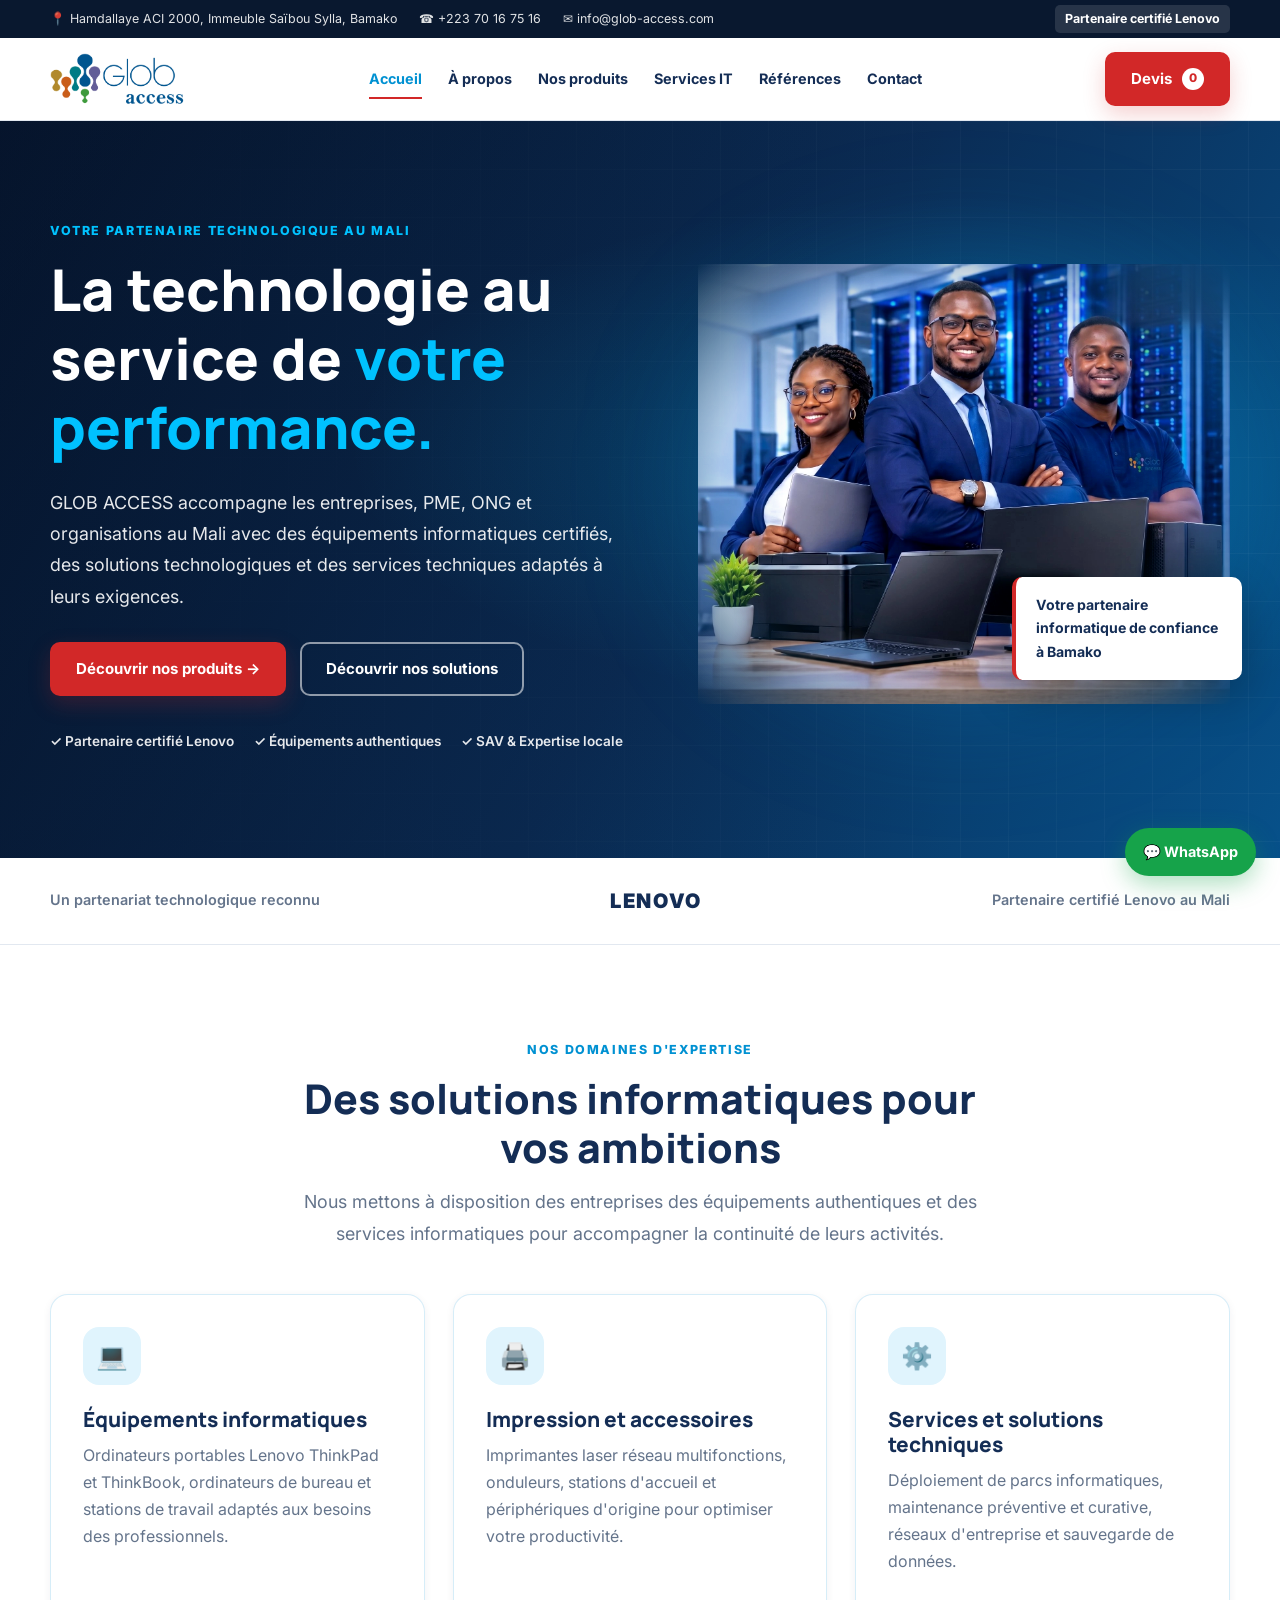
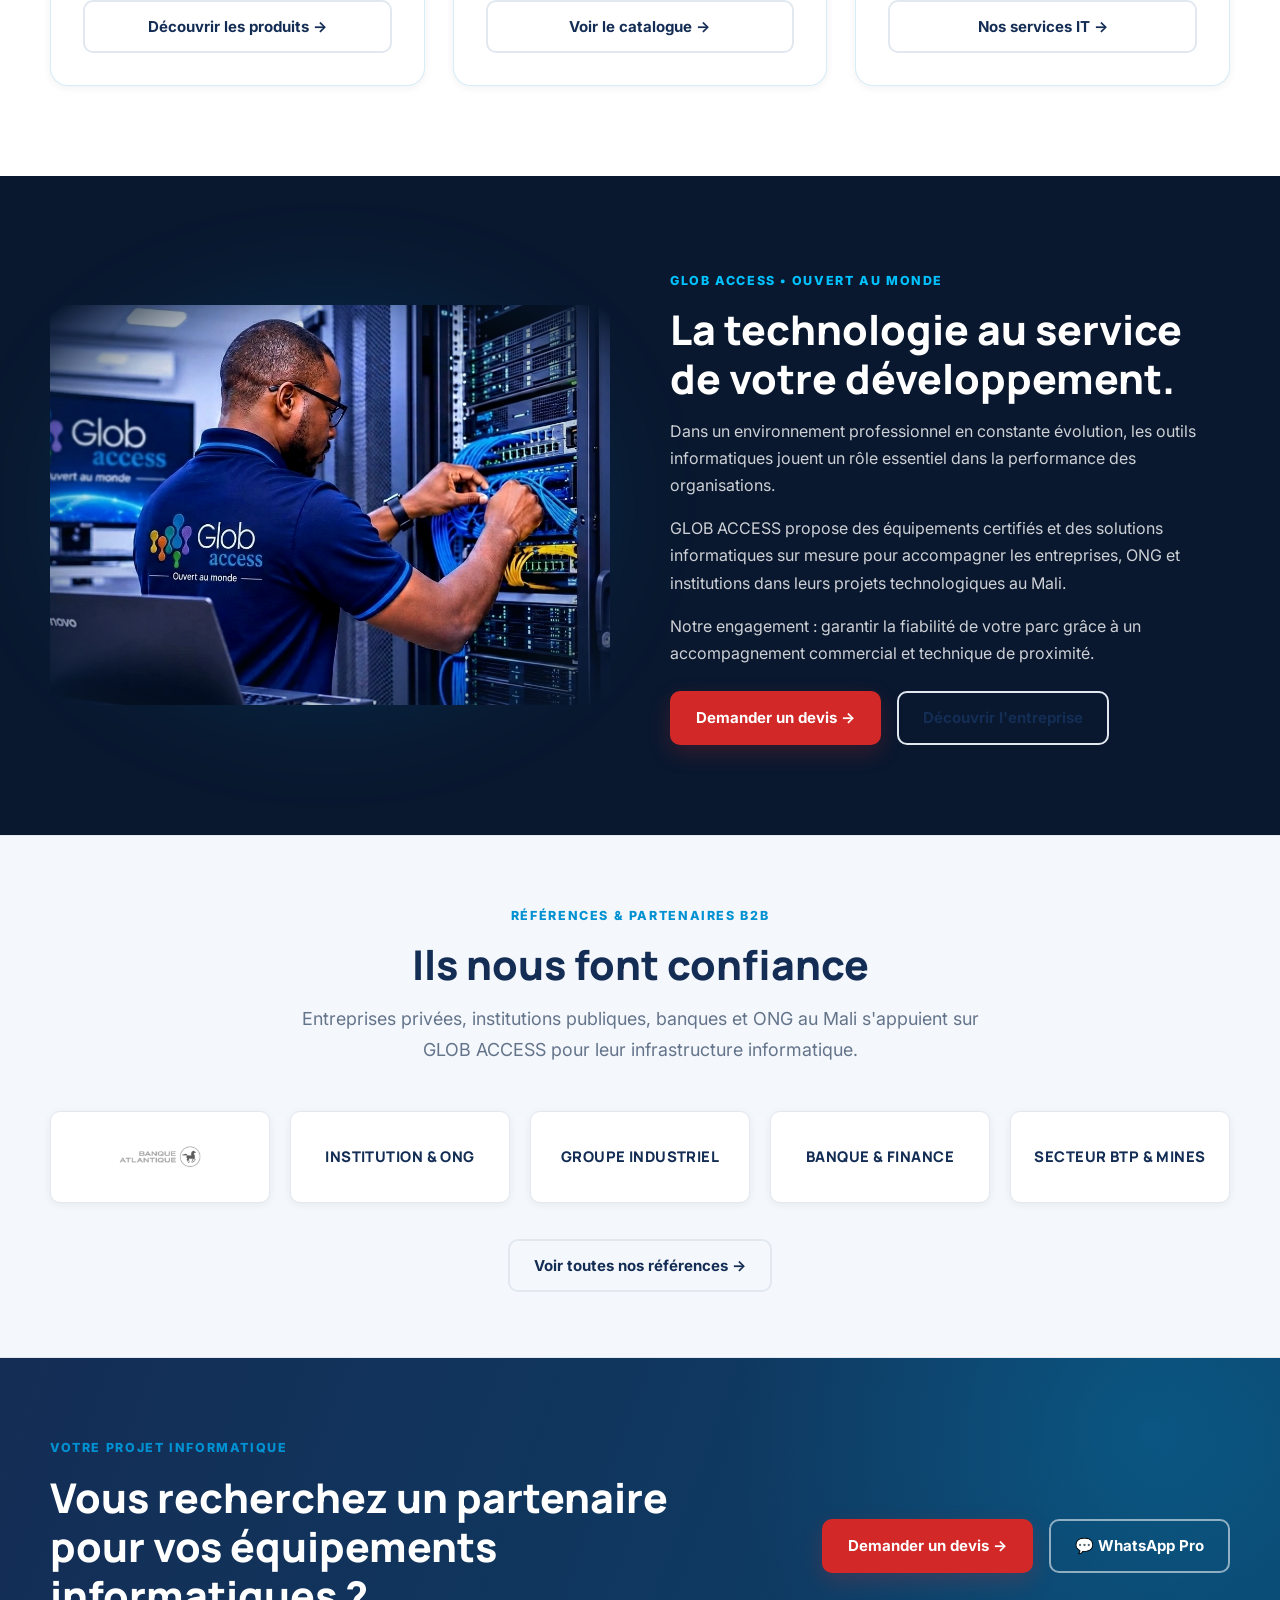
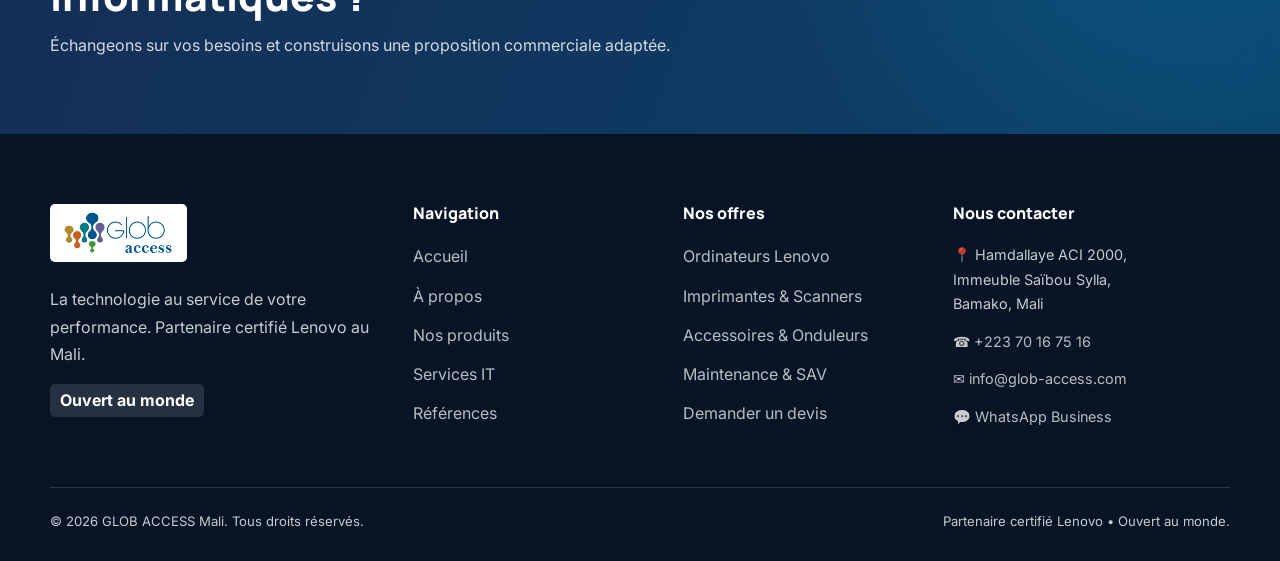
==== commit 0fae5c73: "Ajout section Ils nous font confiance sur index.html" ====
--- a/index.html
+++ b/index.html
@@ -300,7 +300,63 @@
 
       </div>
     </section>
-
+<!-- SECTION ILS NOUS FONT CONFIANCE -->
+    <section class="clients-trust-section" id="confiance">
+      <div class="container">
+
+        <div class="section-header centered">
+          <span class="eyebrow">Références & Partenaires B2B</span>
+          <h2>Ils nous font confiance</h2>
+          <p class="lead">
+            Entreprises privées, institutions publiques, banques et ONG au Mali s'appuient sur GLOB ACCESS pour leur infrastructure informatique.
+          </p>
+        </div>
+
+        <div class="clients-logos-grid">
+          <!-- Client 1 -->
+          <div class="client-logo-card">
+            <img src="assets/images/clients/client-1.png" alt="Banque Atlantic" loading="lazy"
+                 onerror="this.style.display='none'; this.nextElementSibling.style.display='block';">
+            <span class="client-logo-fallback" style="display: none;">ENTREPRISE PARTENAIRE</span>
+          </div>
+
+          <!-- Client 2 -->
+          <div class="client-logo-card">
+            <img src="assets/images/clients/client-2.png" alt="Logo Client 2" loading="lazy"
+                 onerror="this.style.display='none'; this.nextElementSibling.style.display='block';">
+            <span class="client-logo-fallback" style="display: none;">INSTITUTION & ONG</span>
+          </div>
+
+          <!-- Client 3 -->
+          <div class="client-logo-card">
+            <img src="assets/images/clients/client-3.png" alt="Logo Client 3" loading="lazy"
+                 onerror="this.style.display='none'; this.nextElementSibling.style.display='block';">
+            <span class="client-logo-fallback" style="display: none;">GROUPE INDUSTRIEL</span>
+          </div>
+
+          <!-- Client 4 -->
+          <div class="client-logo-card">
+            <img src="assets/images/clients/client-4.png" alt="Logo Client 4" loading="lazy"
+                 onerror="this.style.display='none'; this.nextElementSibling.style.display='block';">
+            <span class="client-logo-fallback" style="display: none;">BANQUE & FINANCE</span>
+          </div>
+
+          <!-- Client 5 -->
+          <div class="client-logo-card">
+            <img src="assets/images/clients/client-5.png" alt="Logo Client 5" loading="lazy"
+                 onerror="this.style.display='none'; this.nextElementSibling.style.display='block';">
+            <span class="client-logo-fallback" style="display: none;">SECTEUR BTP & MINES</span>
+          </div>
+        </div>
+
+        <div style="text-align: center; margin-top: 2.25rem;">
+          <a href="references.html" class="btn btn-outline">
+            Voir toutes nos références →
+          </a>
+        </div>
+
+      </div>
+    </section>
     <!-- SECTION APPEL À L'ACTION -->
     <section class="cta-section">
       <div class="container cta-content">
--- a/css/style.css
+++ b/css/style.css
@@ -3,7 +3,7 @@
    Fichier : css/style.css
    ========================================================= */
 
-/* 0. COMPATIBILITÉ DES VARIABLES (Garantit que toutes les pages fonctionnent)
+/* 0. COMPATIBILITÉ DES VARIABLES
    --------------------------------------------------------- */
 :root {
   --color-navy: var(--color-primary, #142D55);
@@ -236,7 +236,7 @@
   font-weight: 700;
 }
 
-/* 4. EN-TÊTE ET NAVIGATION (Compatible <ul> et liens directs)
+/* 4. EN-TÊTE ET NAVIGATION
    --------------------------------------------------------- */
 .site-header {
   position: sticky;
@@ -610,9 +610,10 @@
   flex-grow: 1;
 }
 
-/* 8. SECTION TECHNOLOGIE
+/* 8. SECTION TECHNOLOGIE — FUSION PROFESSIONNELLE SANS CADRE
    --------------------------------------------------------- */
 .technology-section {
+  position: relative;
   overflow: hidden;
   color: var(--color-white);
   background: var(--color-navy-dark);
@@ -632,18 +633,31 @@
 
 .technology-visual {
   position: relative;
-  overflow: hidden;
-  min-height: 350px;
-  border: 1px solid rgba(255, 255, 255, 0.16);
-  border-radius: var(--radius-lg);
-  background: linear-gradient(135deg, #173e67, #08172d);
+  isolation: isolate;
+  overflow: visible;
+  min-height: 380px;
+  border: none;
+  background: transparent;
+}
+
+.technology-visual::before {
+  content: "";
+  position: absolute;
+  z-index: -1;
+  inset: 8%;
+  border-radius: 50%;
+  background: rgba(0, 145, 210, 0.25);
+  filter: blur(65px);
 }
 
 .technology-visual img {
   width: 100%;
-  height: 100%;
-  min-height: 350px;
+  height: 400px;
   object-fit: cover;
+  border-radius: 0;
+  -webkit-mask-image: radial-gradient(ellipse at center, #000 50%, rgba(0, 0, 0, 0.82) 68%, transparent 98%);
+  mask-image: radial-gradient(ellipse at center, #000 50%, rgba(0, 0, 0, 0.82) 68%, transparent 98%);
+  filter: saturate(0.95) contrast(1.05);
 }
 
 .technology-text .eyebrow {
@@ -893,6 +907,14 @@
     height: 320px;
   }
 
+  .technology-visual {
+    min-height: 300px;
+  }
+
+  .technology-visual img {
+    height: 310px;
+  }
+
   .floating-card {
     right: 12px;
     bottom: 12px;
@@ -925,4 +947,74 @@
     transform: none;
     transition: none;
   }
+}/* =========================================================
+   14. SECTION "ILS NOUS FONT CONFIANCE" (LOGOS CLIENTS)
+   ========================================================= */
+.clients-trust-section {
+  padding: 65px 0;
+  background: var(--color-light);
+  border-top: 1px solid var(--color-border);
+  border-bottom: 1px solid var(--color-border);
+}
+
+.clients-logos-grid {
+  display: grid;
+  grid-template-columns: repeat(5, minmax(0, 1fr));
+  gap: 20px;
+  align-items: center;
+}
+
+.client-logo-card {
+  display: flex;
+  align-items: center;
+  justify-content: center;
+  height: 92px;
+  padding: 16px 22px;
+  background: var(--color-white);
+  border: 1px solid var(--color-border);
+  border-radius: var(--radius-md);
+  box-shadow: var(--shadow-sm);
+  transition: transform 0.25s ease, border-color 0.25s ease, box-shadow 0.25s ease;
+}
+
+.client-logo-card:hover {
+  transform: translateY(-4px);
+  border-color: var(--color-tech-blue);
+  box-shadow: 0 12px 28px rgba(20, 45, 85, 0.08);
+}
+
+.client-logo-card img {
+  max-height: 48px;
+  max-width: 145px;
+  width: auto;
+  object-fit: contain;
+  filter: grayscale(100%) opacity(0.75);
+  transition: filter 0.3s ease, transform 0.3s ease;
+}
+
+.client-logo-card:hover img {
+  filter: grayscale(0%) opacity(1);
+  transform: scale(1.04);
+}
+
+.client-logo-fallback {
+  font-family: var(--font-heading);
+  font-weight: 800;
+  font-size: 0.92rem;
+  color: var(--color-navy);
+  text-align: center;
+  letter-spacing: 0.03em;
+}
+
+@media (max-width: 960px) {
+  .clients-logos-grid {
+    grid-template-columns: repeat(3, minmax(0, 1fr));
+  }
+}
+
+@media (max-width: 600px) {
+  .clients-logos-grid {
+    grid-template-columns: repeat(2, minmax(0, 1fr));
+    gap: 14px;
+  }
 }
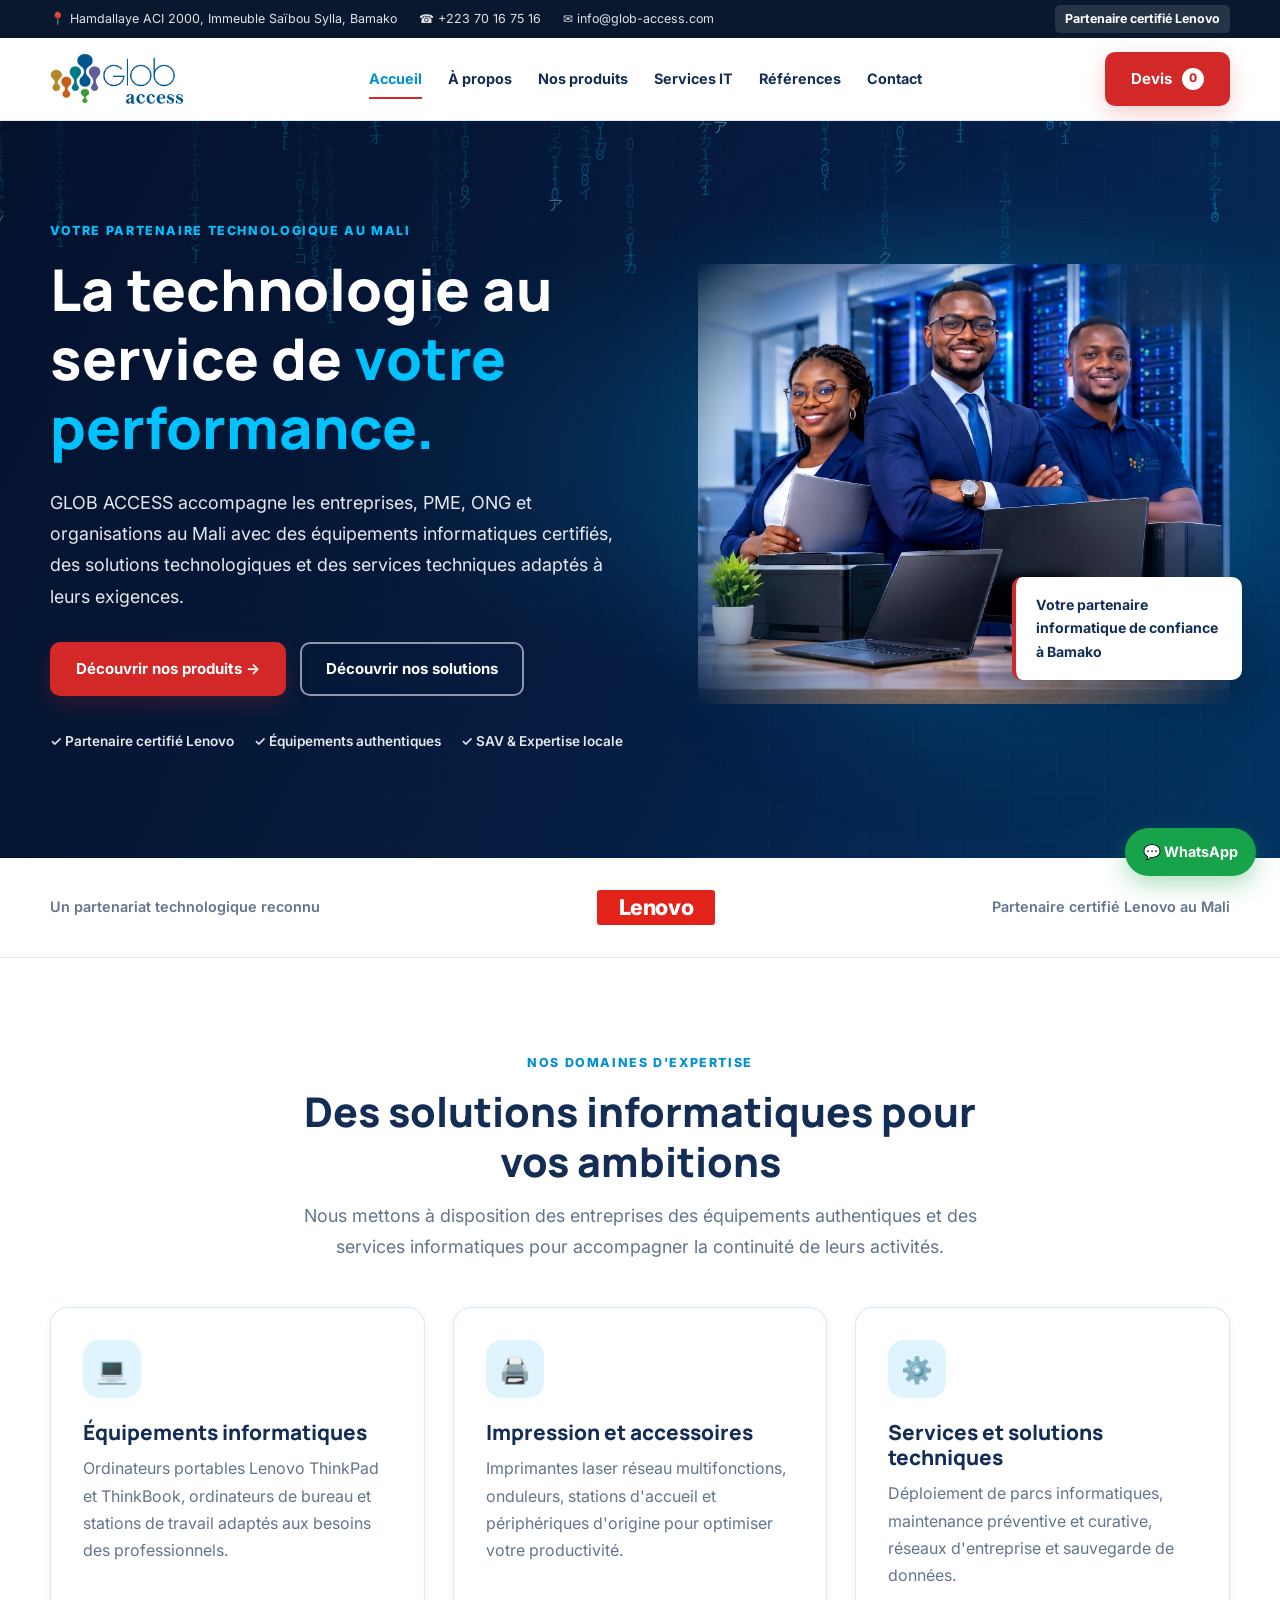
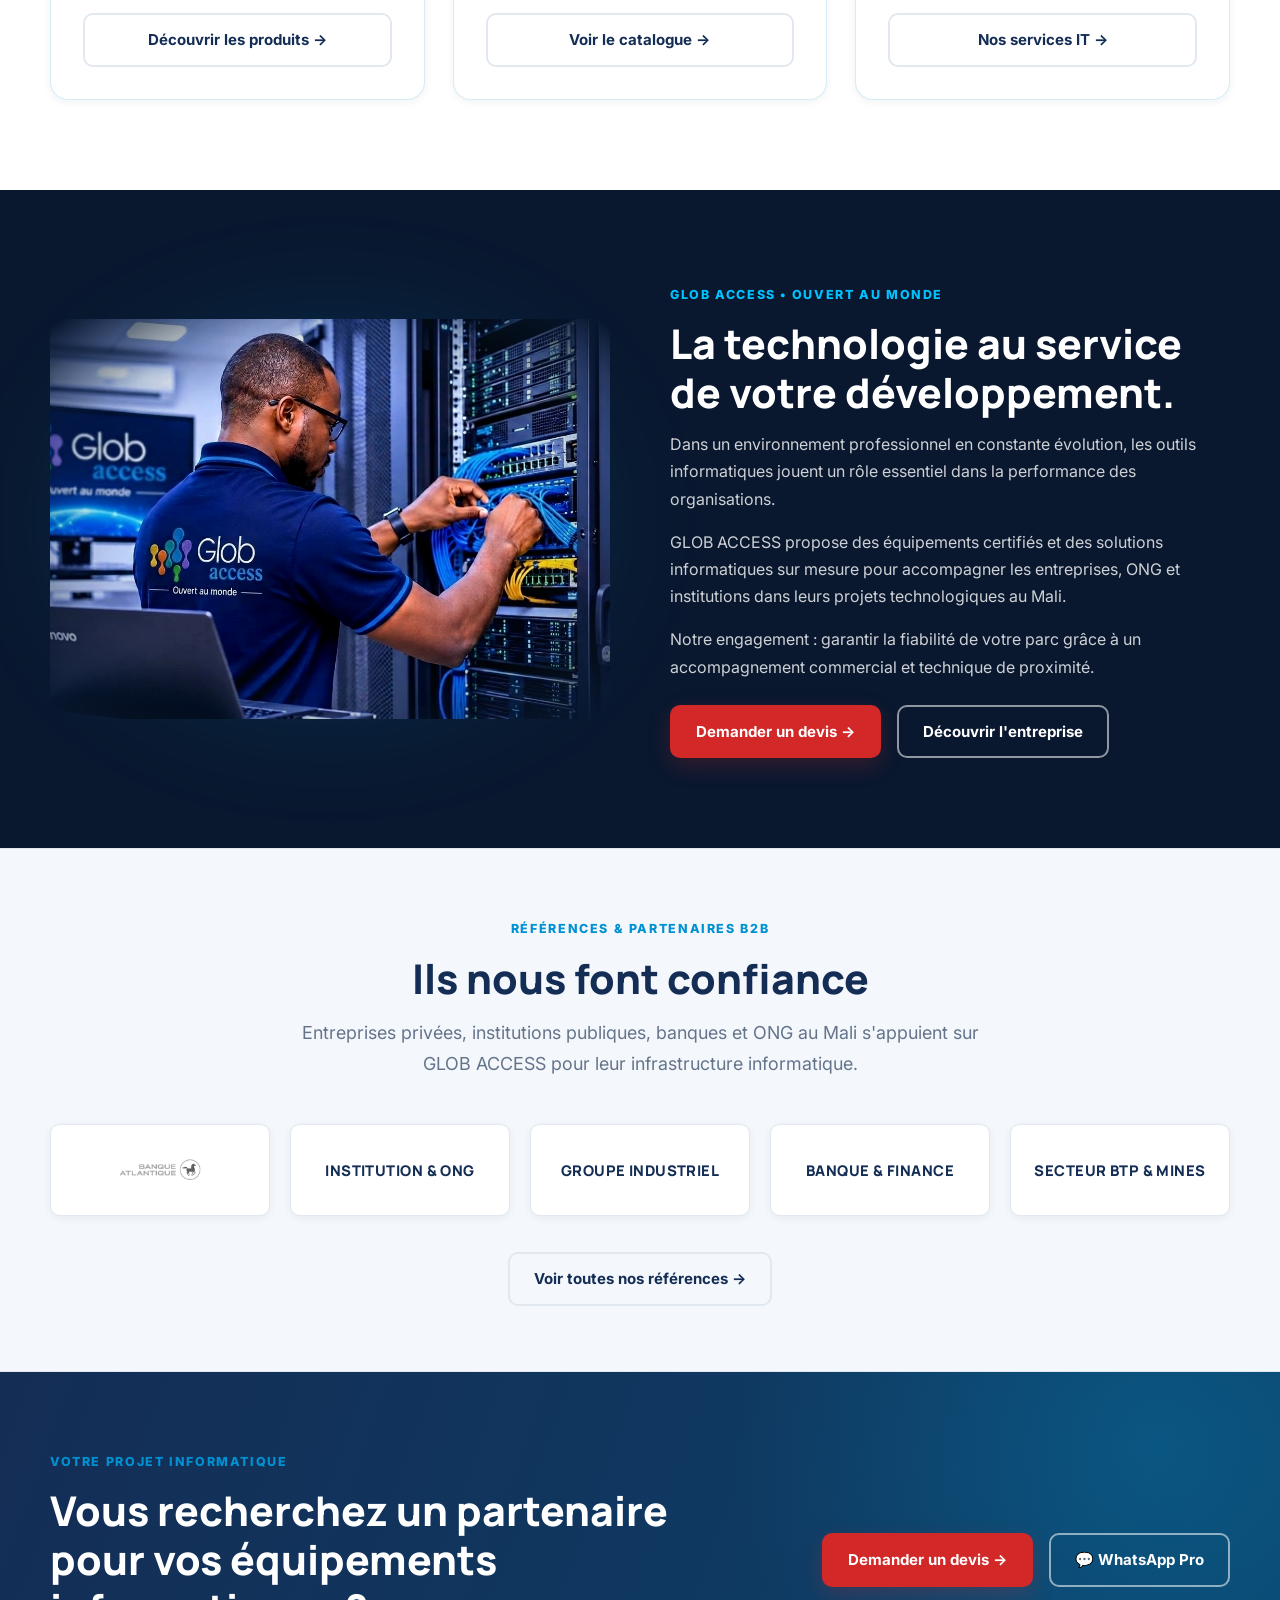
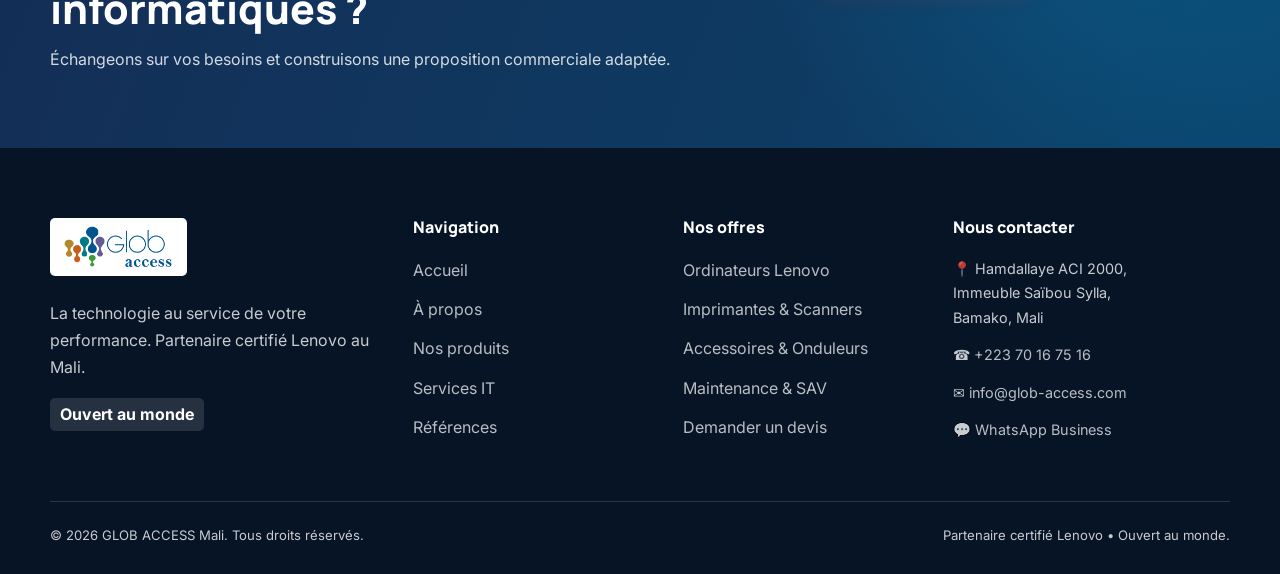
==== commit 1bd17d22: "Placement propre logo Lenovo et section confiance sur index.html" ====
--- a/index.html
+++ b/index.html
@@ -81,7 +81,7 @@
         </div>
       </a>
 
-      <!-- Navigation reliée aux 7 pages du site -->
+      <!-- Navigation reliée aux pages du site -->
       <nav class="main-nav" id="main-navigation" aria-label="Navigation principale">
         <ul>
           <li><a href="index.html" class="active">Accueil</a></li>
@@ -182,15 +182,18 @@
     <!-- PARTENARIAT LENOVO -->
     <section class="partner-section">
       <div class="container partner-inner">
-        <div>
-          <p>Un partenariat technologique reconnu</p>
-        </div>
-        <div class="partner-logo">
-          LENOVO
-        </div>
-        <div>
-          <p>Partenaire certifié Lenovo au Mali</p>
-        </div>
+        <p>Un partenariat technologique reconnu</p>
+
+        <div class="partner-logo-box">
+          <img
+            src="assets/images/logo/lenovo-logo.png"
+            alt="Logo officiel Lenovo"
+            onerror="this.style.display='none'; this.nextElementSibling.style.display='inline-flex';"
+          >
+          <span class="lenovo-official-badge" style="display: none;">Lenovo</span>
+        </div>
+
+        <p>Partenaire certifié Lenovo au Mali</p>
       </div>
     </section>
 
@@ -292,7 +295,7 @@
             <a href="devis.html" class="btn btn-primary">
               Demander un devis →
             </a>
-            <a href="a-propos.html" class="btn btn-outline">
+            <a href="a-propos.html" class="btn btn-outline-light">
               Découvrir l'entreprise
             </a>
           </div>
@@ -300,7 +303,8 @@
 
       </div>
     </section>
-<!-- SECTION ILS NOUS FONT CONFIANCE -->
+
+    <!-- SECTION ILS NOUS FONT CONFIANCE -->
     <section class="clients-trust-section" id="confiance">
       <div class="container">
 
@@ -315,9 +319,9 @@
         <div class="clients-logos-grid">
           <!-- Client 1 -->
           <div class="client-logo-card">
-            <img src="assets/images/clients/client-1.png" alt="Banque Atlantic" loading="lazy"
+            <img src="assets/images/clients/client-1.png" alt="Banque Atlantique" loading="lazy"
                  onerror="this.style.display='none'; this.nextElementSibling.style.display='block';">
-            <span class="client-logo-fallback" style="display: none;">ENTREPRISE PARTENAIRE</span>
+            <span class="client-logo-fallback" style="display: none;">BANQUE ATLANTIQUE</span>
           </div>
 
           <!-- Client 2 -->
@@ -357,6 +361,7 @@
 
       </div>
     </section>
+
     <!-- SECTION APPEL À L'ACTION -->
     <section class="cta-section">
       <div class="container cta-content">
@@ -479,4 +484,10 @@
     rel="noopener noreferrer"
     aria-label="Contacter GLOB ACCESS sur WhatsApp"
   >
-    💬 WhatsApp+    💬 WhatsApp
+  </a>
+
+  <script src="js/main.js"></script>
+  <script type="text/javascript" id="hs-script-loader" async defer src="//js-eu1.hs-scripts.com/149621611.js"></script>
+</body>
+</html>
--- a/css/style.css
+++ b/css/style.css
@@ -1017,4 +1017,34 @@
     grid-template-columns: repeat(2, minmax(0, 1fr));
     gap: 14px;
   }
+}/* =========================================================
+   LOGO OFFICIEL LENOVO DANS LA BANDE PARTENAIRE
+   ========================================================= */
+.partner-logo-box {
+  display: flex;
+  align-items: center;
+  justify-content: center;
+  padding: 6px 18px;
+}
+
+.partner-logo-box img {
+  height: 36px;
+  width: auto;
+  object-fit: contain;
+}
+
+/* Badge rouge officiel Lenovo (s'affiche automatiquement si le fichier image est absent) */
+.lenovo-official-badge {
+  display: inline-flex;
+  align-items: center;
+  justify-content: center;
+  padding: 7px 22px;
+  background-color: #E2231A;
+  color: #FFFFFF;
+  font-family: 'Plus Jakarta Sans', 'Inter', sans-serif;
+  font-size: 1.35rem;
+  font-weight: 800;
+  letter-spacing: -0.02em;
+  border-radius: 3px;
+  line-height: 1;
 }
